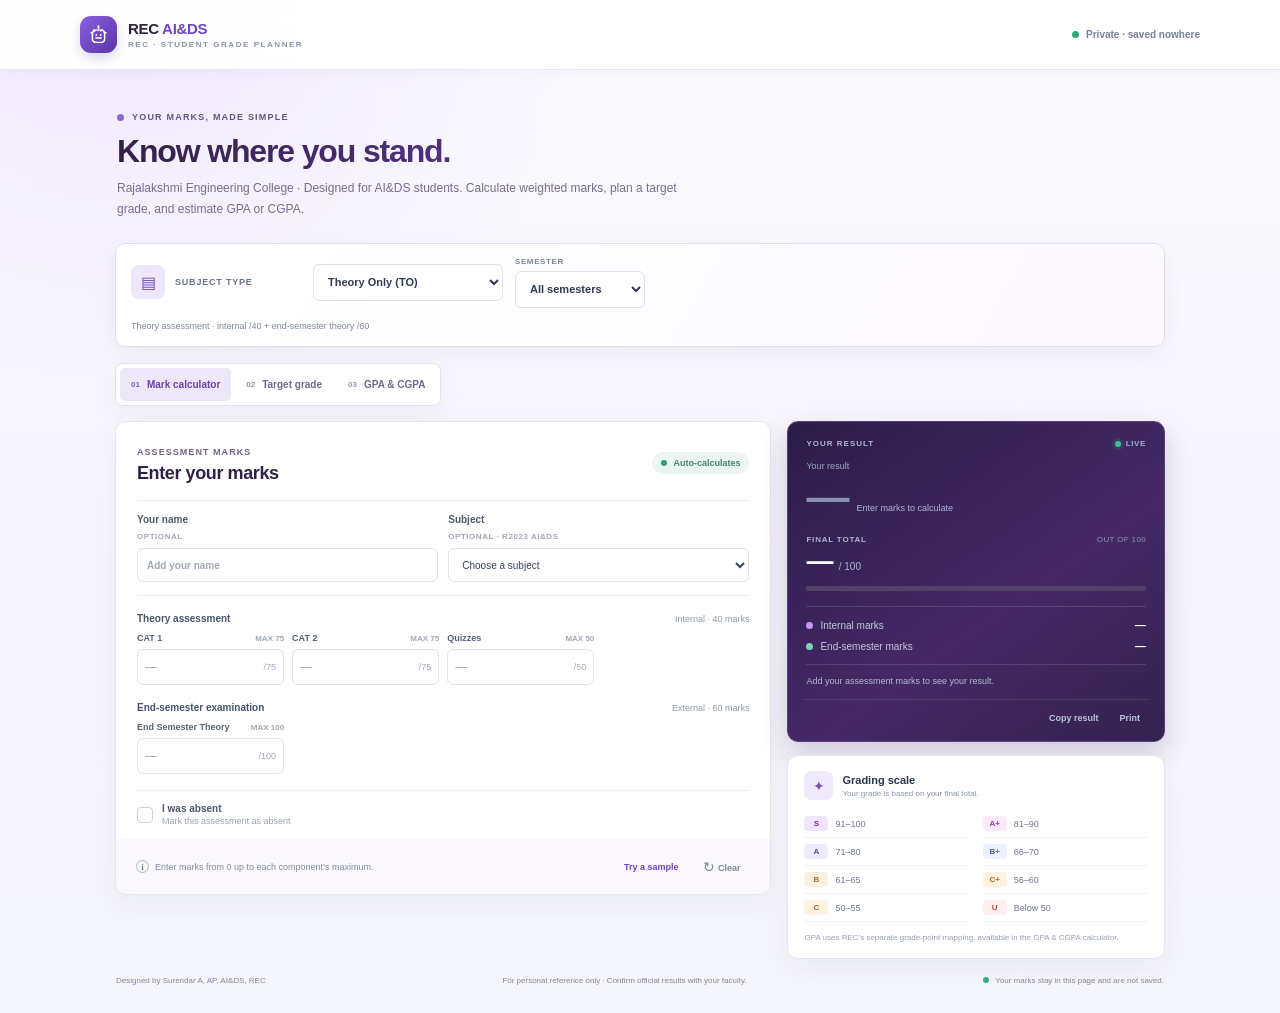
==== index.html @ 4e74da46 "Add files via upload" ====
<!doctype html>
<html lang="en">
<head>
  <meta charset="utf-8">
  <meta name="viewport" content="width=device-width, initial-scale=1">
  <meta name="theme-color" content="#6d43c3">
  <meta name="description" content="A private grade calculator for Rajalakshmi Engineering College AI&DS students.">
  <title>REC AI&amp;DS Grade planner</title>
  <link rel="stylesheet" href="styles.css">
  <script src="app.js" defer></script>
</head>
<body>
  <header class="topbar">
    <a class="brand" href="#" aria-label="Rajalakshmi Engineering College AI&DS grade calculator with AADHI mascot">
      <span class="brand-mark" aria-hidden="true">
        <svg viewBox="0 0 24 24" fill="none"><path d="M12 2.5v3M5.5 10H3.5M20.5 10h-2M6.5 6.5l1.4 1.4m8.2-1.4-1.4 1.4" stroke="currentColor" stroke-width="1.7" stroke-linecap="round"/><circle cx="12" cy="2.5" r="1" fill="currentColor"/><rect x="5" y="7" width="14" height="14" rx="4" stroke="currentColor" stroke-width="1.7"/><circle cx="9.5" cy="12.5" r="1" fill="currentColor"/><circle cx="14.5" cy="12.5" r="1" fill="currentColor"/><path d="M9 16h6" stroke="currentColor" stroke-width="1.7" stroke-linecap="round"/></svg>
      </span>
      <span class="brand-name">REC <span>AI&amp;DS</span><small>REC · STUDENT GRADE PLANNER</small></span>
    </a>
    <span class="privacy"><span class="privacy-dot"></span>Private · saved nowhere</span>
  </header>

  <main class="page">
    <section class="intro">
      <span class="eyebrow"><span class="eyebrow-dot"></span>YOUR MARKS, MADE SIMPLE</span>
      <h1>Know where you stand.</h1>
      <p>Rajalakshmi Engineering College · Designed for AI&amp;DS students. Calculate weighted marks, plan a target grade, and estimate GPA or CGPA.</p>
    </section>

    <section class="subject-bar" aria-label="Subject and calculation">
      <div class="subject-details">
        <span class="subject-icon" aria-hidden="true">▤</span>
        <label class="subject-label" for="subject-type">SUBJECT TYPE</label>
      </div>
      <select id="subject-type" aria-label="Subject type">
        <option value="TO">Theory Only (TO)</option>
        <option value="LOT">Lab Oriented Theory (LOT)</option>
      </select>
      <label class="semester-filter" for="semester-filter">SEMESTER
        <select id="semester-filter" aria-label="Filter subjects by semester">
          <option value="all">All semesters</option><option value="I">Semester I</option><option value="II">Semester II</option>
          <option value="III">Semester III</option><option value="IV">Semester IV</option><option value="V">Semester V</option>
          <option value="VI">Semester VI</option><option value="VII">Semester VII</option><option value="VIII">Semester VIII</option>
        </select>
      </label>
      <p id="type-description" class="subject-description">Theory assessment · internal /40 + end-semester theory /60</p>
    </section>

    <nav class="tool-tabs" aria-label="Student tools">
      <button class="tool-tab active" type="button" data-tab="calculator"><span>01</span>Mark calculator</button>
      <button class="tool-tab" type="button" data-tab="target"><span>02</span>Target grade</button>
      <button class="tool-tab" type="button" data-tab="gpa"><span>03</span>GPA &amp; CGPA</button>
    </nav>

    <section id="calculator-panel" class="tool-panel active">
    <div class="workspace">
      <section class="calculator-card" aria-labelledby="assessment-title">
        <div class="card-heading">
          <div>
            <span class="section-kicker">ASSESSMENT MARKS</span>
            <h2 id="assessment-title">Enter your marks</h2>
          </div>
          <span class="auto-badge"><span></span>Auto-calculates</span>
        </div>

        <div class="optional-details">
          <label class="text-field">Your name <span>OPTIONAL</span><input id="student-name" type="text" maxlength="70" autocomplete="off" placeholder="Add your name"></label>
          <label class="text-field">Subject <span>OPTIONAL · R2023 AI&amp;DS</span><select id="subject-picker" aria-label="Choose a curriculum subject"><option value="">Choose a subject</option></select><input id="subject-name" type="text" maxlength="90" autocomplete="off" placeholder="Enter your subject name" hidden></label>
        </div>

        <div id="assessment-fields" class="assessment-fields"></div>
        <label class="absent-option"><input id="absent" type="checkbox"><span class="checkmark"></span><span><strong>I was absent</strong><small>Mark this assessment as absent</small></span></label>

        <div class="card-footer">
          <span class="validation-note"><span class="info-icon">i</span>Enter marks from 0 up to each component’s maximum.</span>
          <div class="footer-actions">
            <button type="button" class="button button-quiet" id="sample-button">Try a sample</button>
            <button type="button" class="button button-reset" id="reset-button"><span aria-hidden="true">↻</span> Clear</button>
          </div>
        </div>
      </section>

      <aside class="results-column">
        <section class="result-card" aria-live="polite">
          <div class="result-topline"><span>YOUR RESULT</span><span class="live-indicator"><i></i>LIVE</span></div>
          <p id="result-context" class="result-context">Your grade will appear here</p>
          <div class="grade-display">
            <span id="grade-value" class="grade-value grade-empty">—</span>
            <span id="grade-caption" class="grade-caption">Enter marks to calculate</span>
          </div>
          <div class="total-label">FINAL TOTAL <span>OUT OF 100</span></div>
          <div class="total-display"><strong id="total-value">—</strong><span>/ 100</span></div>
          <div class="total-track"><span id="total-bar"></span></div>
          <div class="result-breakdown">
            <div class="breakdown-row"><span><i class="breakdown-dot dot-internal"></i>Internal marks</span><strong id="internal-value">—</strong></div>
            <div class="breakdown-row"><span><i class="breakdown-dot dot-external"></i>End-semester marks</span><strong id="external-value">—</strong></div>
          </div>
          <p id="result-message" class="result-message">Add your assessment marks to see your result.</p>
          <div class="result-actions no-print">
            <button type="button" class="result-action" id="copy-result">Copy result</button>
            <button type="button" class="result-action" id="print-result">Print</button>
          </div>
        </section>

        <section class="scale-card" aria-labelledby="scale-title">
          <div class="scale-heading"><span class="scale-icon" aria-hidden="true">✦</span><div><h2 id="scale-title">Grading scale</h2><p>Your grade is based on your final total.</p></div></div>
          <div class="grade-scale">
            <span><b class="grade-chip chip-s">S</b><span>91–100</span></span>
            <span><b class="grade-chip chip-aplus">A+</b><span>81–90</span></span>
            <span><b class="grade-chip chip-a">A</b><span>71–80</span></span>
            <span><b class="grade-chip chip-bplus">B+</b><span>66–70</span></span>
            <span><b class="grade-chip chip-b">B</b><span>61–65</span></span>
            <span><b class="grade-chip chip-cplus">C+</b><span>56–60</span></span>
            <span><b class="grade-chip chip-c">C</b><span>50–55</span></span>
            <span><b class="grade-chip chip-u">U</b><span>Below 50</span></span>
          </div>
          <p class="scale-footnote">GPA uses REC’s separate grade-point mapping, available in the GPA &amp; CGPA calculator.</p>
        </section>
      </aside>
    </div>
    </section>

    <section id="target-panel" class="tool-panel" hidden>
      <div class="feature-heading"><span class="feature-icon feature-blue" aria-hidden="true">◎</span><div><span class="section-kicker">PLAN AHEAD</span><h2>Target grade planner</h2><p>See the end-semester marks needed for your target grade, based on the internal marks you enter in the calculator.</p></div></div>
      <div class="target-card">
        <div class="target-controls">
          <label class="target-select-label" for="target-grade">I’m aiming for</label>
          <select id="target-grade">
            <option value="S">S · 91+</option><option value="A+">A+ · 81+</option><option value="A" selected>A · 71+</option>
            <option value="B+">B+ · 66+</option><option value="B">B · 61+</option><option value="C+">C+ · 56+</option><option value="C">C · 50+</option>
          </select>
        </div>
        <div id="target-result" class="target-result" aria-live="polite"></div>
        <p class="target-footnote">Estimates assume your entered internal marks are accurate. LOT shows the required mark if your two end-semester scores are equal; a different theory/lab split may also reach the target.</p>
        <button type="button" class="button button-quiet target-link" data-tab="calculator">← Enter or update assessment marks</button>
      </div>
      <section class="card info-card"><strong>How this estimate works</strong><p>The planner uses your internal marks and exact grade thresholds. For LOT, it assumes equal ESE theory and lab marks when it calculates the target score for each exam. The result is a planning estimate, not an official grade.</p></section>
    </section>

    <section id="gpa-panel" class="tool-panel" hidden>
      <div class="feature-heading"><span class="feature-icon feature-purple" aria-hidden="true">✦</span><div><span class="section-kicker">SEE THE BIGGER PICTURE</span><h2>GPA &amp; CGPA calculator</h2><p>Select courses from all eight semesters; curriculum credits fill automatically. REC grade points are prefilled and can be edited if your institution uses a different scale.</p></div></div>
      <div id="gpa-workspace" class="gpa-workspace"></div>
    </section>

    <footer class="page-footer"><span>Designed by Surendar A, AP, AI&amp;DS, REC</span><span>For personal reference only · Confirm official results with your faculty.</span><span><i></i>Your marks stay in this page and are not saved.</span></footer>
  </main>
</body>
</html>
---- styles.css ----
:root{font-family:"Segoe UI",Arial,sans-serif;color:#20283a;background:#f5f7fb;font-size:14px;font-synthesis:none;text-rendering:optimizeLegibility;--navy:#17243c;--muted:#758095;--line:#e9edf4;--blue:#4168d9;--green:#21836b;--red:#cb525b}
*{box-sizing:border-box}
body{margin:0;min-width:320px}
button,input,select{font:inherit}
button{cursor:pointer}
.topbar{height:70px;padding:0 max(calc((100vw - 1120px)/2),32px);background:#fff;border-bottom:1px solid #e9edf4;display:flex;align-items:center;justify-content:space-between}
.brand{display:flex;align-items:center;gap:11px;color:#1b2840;text-decoration:none}
.brand-mark{width:37px;height:37px;border-radius:11px;background:#4168d9;color:#fff;display:grid;place-items:center}
.brand-mark svg{width:21px;height:21px}
.brand-name{font-size:15px;font-weight:700;letter-spacing:-.3px}.brand-name>span{color:#4168d9}.brand-name small{display:block;color:#8a94a5;font-size:8px;letter-spacing:1.55px;margin-top:3px}
.privacy{display:flex;align-items:center;gap:7px;color:#768297;font-size:10px;font-weight:600}.privacy-dot,.eyebrow-dot{width:7px;height:7px;background:#31a779;border-radius:50%}
.page{width:min(1050px,calc(100% - 48px));margin:0 auto}
.intro{padding:42px 2px 24px}
.eyebrow{display:flex;align-items:center;gap:8px;color:#637291;font-size:9px;font-weight:700;letter-spacing:1.2px}
.intro h1{margin:11px 0 8px;color:#19253b;font-size:32px;line-height:1.16;letter-spacing:-1.15px;font-weight:700}
.intro>p{margin:0;max-width:590px;color:#7a869b;font-size:12px;line-height:1.7}
.subject-bar{padding:13px 15px;display:grid;grid-template-columns:170px 190px 130px minmax(0,1fr);align-items:center;gap:12px;background:#fff;border:1px solid var(--line);border-radius:10px;margin-bottom:16px}
.subject-details{display:flex;align-items:center;gap:10px}.subject-icon{display:grid;place-items:center;width:34px;height:34px;background:#edf1ff;color:#4a67cf;border-radius:8px;font-size:16px}.subject-label{font-size:9px;letter-spacing:.8px;font-weight:700;color:#66738b}
.subject-bar select{height:37px;border:1px solid #e0e5ef;background:#fff;color:#2e3b52;border-radius:6px;padding:0 10px;font-size:11px;font-weight:600;outline:none}
.subject-bar select:focus,.text-field input:focus,.mark-entry input:focus{border-color:#84a0f4;box-shadow:0 0 0 3px #4168d919}
.semester-filter{display:grid;gap:5px;color:#7a879b;font-size:8px;font-weight:700;letter-spacing:.6px}
.subject-description{grid-column:1/-1;margin:0;color:#7e899d;font-size:9px;line-height:1.5}
.workspace{display:grid;grid-template-columns:minmax(0,1.53fr) minmax(276px,.88fr);align-items:start;gap:16px}
.calculator-card,.result-card,.scale-card{border:1px solid var(--line);border-radius:11px;background:#fff}
.calculator-card{padding:20px 21px 0}
.card-heading{display:flex;align-items:center;justify-content:space-between;gap:12px;margin-bottom:16px}
.section-kicker{font-size:9px;font-weight:700;letter-spacing:1.05px;color:#73809a}
.card-heading h2{margin:5px 0 0;font-size:18px;letter-spacing:-.4px;color:#1e2b43}
.auto-badge{display:flex;align-items:center;gap:6px;padding:6px 9px;border-radius:20px;background:#ebf6f2;color:#438572;font-size:9px;font-weight:600}.auto-badge span{width:6px;height:6px;background:#27a37c;border-radius:50%}
.optional-details{display:grid;grid-template-columns:1fr 1fr;gap:10px;margin-bottom:16px;padding:13px 0;border-top:1px solid #eff1f5;border-bottom:1px solid #eff1f5}
.text-field{display:grid;gap:7px;color:#4d5a70;font-size:10px;font-weight:600}.text-field>span{color:#a0a8b7;font-size:8px;letter-spacing:.55px}
.text-field input,.text-field select{width:100%;height:34px;border:1px solid #e2e7ef;border-radius:6px;padding:0 9px;outline:none;color:#36445e;font-size:10px;background:#fff}
.text-field input::placeholder{color:#a0a8b5}
.text-field select{font-weight:500}
.assessment-fields{display:grid}
.assessment-group{padding:1px 0 16px}
.group-heading{display:flex;align-items:center;justify-content:space-between;gap:8px;margin:0 0 9px}
.group-heading strong{font-size:10px;color:#46536b}.group-heading>span{color:#8e99ab;font-size:9px}
.mark-grid{display:grid;grid-template-columns:repeat(4,minmax(0,1fr));gap:8px}
.mark-field{display:grid;gap:6px;min-width:0}
.mark-label{display:flex;justify-content:space-between;align-items:center;gap:3px;white-space:nowrap;color:#56637a;font-size:9px;font-weight:600}
.mark-label small{color:#a0a8b6;font-size:8px;font-weight:600}
.mark-entry{display:flex;align-items:center;gap:4px;height:36px;border:1px solid #e1e6ef;border-radius:6px;padding:0 7px;background:#fff;color:#a0a8b6}
.mark-entry:focus-within{border-color:#84a0f4;box-shadow:0 0 0 3px #4168d919}
.mark-entry input{min-width:0;width:100%;height:32px;border:0!important;outline:none!important;box-shadow:none!important;padding:0;background:transparent;color:#25334b;font-size:12px;font-weight:600}
.mark-entry input::placeholder{color:#a3abba;font-weight:400}.mark-entry input:disabled{color:#a7adba}
.mark-entry input::-webkit-inner-spin-button,.mark-entry input::-webkit-outer-spin-button{-webkit-appearance:none;margin:0}.mark-entry input{-moz-appearance:textfield}
.mark-entry:has(input[aria-invalid="true"]){border-color:#d35960;background:#fff7f7}
.mark-entry>span{font-size:9px;white-space:nowrap}
.field-error{min-height:0;color:#c34b53;font-size:8px}.field-error:empty{display:none}
.absent-option{display:flex;align-items:center;gap:9px;padding:12px 0 13px;border-top:1px solid #eff1f5;cursor:pointer}
.absent-option>input{position:absolute;width:1px;height:1px;opacity:0}
.checkmark{width:16px;height:16px;border:1px solid #cbd3e1;border-radius:4px;background:#fff;flex:none;position:relative}
.absent-option>input:checked+.checkmark{border-color:#4168d9;background:#4168d9}
.absent-option>input:checked+.checkmark:after{content:"";position:absolute;left:4px;top:1px;width:5px;height:9px;border:solid white;border-width:0 2px 2px 0;transform:rotate(45deg)}
.absent-option>input:focus-visible+.checkmark{outline:3px solid #4168d930}
.absent-option>span:last-child{display:grid;gap:2px}.absent-option strong{font-size:10px;color:#4c5970}.absent-option small{font-size:9px;color:#98a1b1}
.card-footer{display:flex;align-items:center;justify-content:space-between;gap:10px;margin:0 -21px;padding:12px 20px;border-radius:0 0 11px 11px;background:#fafbfd}
.validation-note{display:flex;align-items:center;gap:6px;color:#818da1;font-size:9px}
.info-icon{display:grid;place-items:center;width:13px;height:13px;border-radius:50%;border:1px solid #aeb8c7;font-family:Georgia,serif;font-size:9px;font-weight:700;color:#78869b}
.footer-actions{display:flex;align-items:center;gap:5px}
.button{min-height:31px;border:1px solid transparent;border-radius:6px;padding:0 9px;background:transparent;color:#65728a;font-size:9px;font-weight:600}
.button:hover{background:#f0f3f9}.button-quiet{color:#4168d9}.button-reset{color:#7d8799}.button-reset span{font-size:14px;vertical-align:-1px}
.results-column{display:grid;gap:13px}
.result-card{padding:17px 18px 13px;background:#17243c;color:#fff;border-color:#17243c;box-shadow:0 7px 18px #17243c14}
.result-topline{display:flex;align-items:center;justify-content:space-between;color:#acb8d0;font-size:8px;font-weight:700;letter-spacing:1px}
.live-indicator{display:flex;align-items:center;gap:5px;color:#9eb3d5;font-size:8px;letter-spacing:.6px}
.live-indicator i{width:6px;height:6px;background:#3cc393;border-radius:50%;box-shadow:0 0 0 3px #3cc39321}
.result-context{overflow:hidden;text-overflow:ellipsis;white-space:nowrap;margin:13px 0 4px;color:#99a8c4;font-size:9px}
.grade-display{display:flex;align-items:baseline;gap:8px}
.grade-value{color:#fff;font-size:43px;line-height:1;font-weight:700;letter-spacing:-1px}
.grade-value.grade-empty{color:#8593ad}.grade-value.grade-u{color:#f18a8d}
.grade-caption{color:#aab8d0;font-size:9px}
.total-label{display:flex;align-items:center;justify-content:space-between;margin-top:17px;color:#aab6cb;font-size:8px;font-weight:700;letter-spacing:.8px}.total-label span{color:#8493ae;font-weight:500;letter-spacing:.35px}
.total-display{display:flex;align-items:baseline;gap:6px;margin-top:4px}.total-display strong{font-size:27px;line-height:1;font-weight:700;letter-spacing:-.7px}.total-display span{color:#a6b3ca;font-size:10px}
.total-track{height:5px;overflow:hidden;margin-top:11px;background:#34415a;border-radius:5px}.total-track span{display:block;width:0;height:100%;background:#75b9a2;border-radius:5px;transition:width .2s ease}
.result-breakdown{display:grid;gap:9px;margin-top:15px;padding:12px 0;border-top:1px solid #ffffff20;border-bottom:1px solid #ffffff20}
.breakdown-row{display:flex;align-items:center;justify-content:space-between;color:#c0c9d8;font-size:10px}.breakdown-row strong{color:#fff;font-size:11px}
.breakdown-row>span{display:flex;align-items:center;gap:7px}
.breakdown-dot{width:7px;height:7px;border-radius:50%}.dot-internal{background:#8aa2fa}.dot-external{background:#7dd0ad}
.result-message{margin:10px 0 0;color:#adbbd2;font-size:9px;line-height:1.55;min-height:14px}
.result-message.result-detail{font-size:8px}
.scale-card{padding:15px 16px 13px}
.scale-heading{display:flex;align-items:center;gap:9px;margin-bottom:10px}
.scale-icon{display:grid;place-items:center;width:29px;height:29px;background:#f2efff;color:#7765be;border-radius:7px;font-size:14px}
.scale-heading h2{margin:0;color:#29364d;font-size:11px}.scale-heading p{margin:3px 0 0;color:#8994a7;font-size:8px}
.grade-scale{display:grid;grid-template-columns:1fr 1fr;column-gap:13px}
.grade-scale>span{display:flex;align-items:center;gap:7px;min-height:28px;border-bottom:1px solid #f0f2f6}
.grade-chip{display:inline-grid;place-items:center;min-width:24px;padding:3px 4px;border-radius:4px;font-size:8px}
.grade-scale>span>span{color:#6d798e;font-size:9px}
.chip-s{color:#227c62;background:#e6f4ee}.chip-aplus{color:#3476a5;background:#eaf3fb}.chip-a{color:#4b64bd;background:#edf0ff}.chip-bplus{color:#7862b6;background:#f1edfc}.chip-b{color:#997b43;background:#f7f2e7}.chip-cplus,.chip-c{color:#a77839;background:#fff4e7}.chip-u{color:#c14e58;background:#fff0ef}
.scale-footnote{margin:10px 0 0;color:#98a1b0;font-size:8px;line-height:1.55}
.page-footer{display:flex;align-items:center;justify-content:space-between;gap:10px;padding:17px 1px 28px;color:#929bad;font-size:8px}
.page-footer>span:last-child{display:flex;align-items:center;gap:6px}.page-footer i{width:6px;height:6px;border-radius:50%;background:#3aab83}
@media(max-width:780px){.topbar{padding:0 22px}.page{width:min(630px,calc(100% - 36px))}.intro{padding-top:32px}.workspace{grid-template-columns:1fr}.results-column{grid-template-columns:1fr 1fr;align-items:start}.result-card{min-height:267px}.scale-card{min-height:267px}.subject-bar{grid-template-columns:1fr 1fr}.semester-filter{grid-column:1}.subject-description{font-size:9px}}
@media(max-width:560px){.topbar{height:61px;padding:0 15px}.brand-mark{width:34px;height:34px}.privacy{font-size:9px}.page{width:calc(100% - 28px)}.intro{padding:26px 0 19px}.intro h1{font-size:27px}.intro>p{font-size:11px}.subject-bar{grid-template-columns:1fr 1fr;gap:9px;padding:11px}.subject-details{gap:7px}.subject-icon{width:30px;height:30px}.subject-label{font-size:8px}.subject-bar select{width:100%;font-size:10px}.subject-description{grid-column:span 2;padding:1px 2px 0}.calculator-card{padding:16px 14px 0}.card-footer{margin:0 -14px;padding:10px 13px}.mark-grid{grid-template-columns:repeat(2,minmax(0,1fr));row-gap:11px}.optional-details{gap:8px}.results-column{grid-template-columns:1fr}.result-card{min-height:0}.scale-card{min-height:0}.page-footer{align-items:flex-start;flex-direction:column;padding-top:14px}.validation-note{max-width:190px;line-height:1.4}.button{padding:0 7px}}
@media(max-width:365px){.privacy{font-size:0}.privacy-dot{width:8px;height:8px}.auto-badge{font-size:8px;padding:6px}.card-heading h2{font-size:16px}.footer-actions{gap:0}.validation-note{font-size:8px}}
[hidden]{display:none!important}
body[data-tab="gpa"] .subject-bar{display:none}
.tool-tabs{display:flex;align-items:center;gap:4px;padding:4px;width:max-content;max-width:100%;margin:0 0 15px;border:1px solid var(--line);border-radius:8px;background:#fff}
.tool-tab{display:inline-flex;align-items:center;gap:7px;min-height:33px;padding:0 11px;border:0;border-radius:5px;background:transparent;color:#738097;font-size:10px;font-weight:600;white-space:nowrap}
.tool-tab>span{color:#9aa5b7;font-size:8px;font-weight:700}
.tool-tab:hover{background:#f5f7fb;color:#374861}
.tool-tab.active{background:#edf1ff;color:#3e5fca}
.tool-tab.active>span{color:#5470d2}
.feature-heading{display:flex;align-items:center;gap:12px;margin:9px 2px 15px}
.feature-icon{width:39px;height:39px;border-radius:10px;display:grid;place-items:center;flex:none;font-size:20px}
.feature-blue{background:#edf1ff;color:#506bc9}
.feature-purple{background:#f2effc;color:#7966bd}
.feature-heading .section-kicker{font-size:8px}
.feature-heading h2{margin:4px 0;color:#1f2b42;font-size:20px;letter-spacing:-.4px}
.feature-heading p{margin:0;color:#7f8a9e;font-size:10px;line-height:1.55}
.target-card,.info-card,.gpa-card{background:#fff;border:1px solid var(--line);border-radius:10px}
.target-card{padding:18px 20px}
.target-controls{display:flex;align-items:center;justify-content:space-between;gap:12px}
.target-select-label{font-size:12px;font-weight:600;color:#37455f}
.target-controls select{width:178px;height:38px;border:1px solid #dfe5ef;border-radius:6px;padding:0 9px;background:#fff;color:#35435b;font-size:11px;font-weight:600;outline:none}
.target-controls select:focus{border-color:#85a0ef;box-shadow:0 0 0 3px #4168d919}
.target-result{margin-top:15px}
.target-empty{min-height:104px;display:grid;align-content:center;gap:7px;padding:16px 18px;border:1px dashed #dfe5ee;border-radius:8px;background:#fafbfd}
.target-empty strong{color:#34425b;font-size:12px}.target-empty span{color:#8490a3;font-size:10px;line-height:1.55}
.target-empty.target-impossible{border-color:#f0d7d4;background:#fffafa}.target-impossible strong{color:#bb5053}
.target-metrics{display:grid;grid-template-columns:1fr 1fr;gap:10px;margin-bottom:12px}
.target-metrics>div{display:grid;gap:7px;padding:12px 13px;border:1px solid #edf0f5;border-radius:7px;background:#fbfcfe}
.target-metrics span{color:#78859a;font-size:9px;font-weight:600}
.target-metrics strong{color:#25334c;font-size:20px;letter-spacing:-.3px}.target-metrics strong small{color:#8e99aa;font-size:9px;font-weight:500;letter-spacing:0}
.target-answer{display:flex;align-items:flex-start;gap:10px;padding:13px;border-radius:7px}
.target-answer.target-attainable{background:#eef7f3}.target-answer.target-impossible{background:#fff1f0}
.answer-icon{display:grid;place-items:center;width:25px;height:25px;border-radius:50%;flex:none;background:#d9eee6;color:#258267;font-weight:700;font-size:14px}
.target-impossible .answer-icon{background:#f7dedd;color:#bd5054}
.target-answer>div{display:grid;gap:5px}.target-answer strong{font-size:11px;color:#26745f}.target-impossible strong{color:#b24c50}
.target-answer p{margin:0;color:#526e67;font-size:10px;line-height:1.55}.target-impossible p{color:#926364}
.target-progress{display:grid;grid-template-columns:145px 1fr 33px;align-items:center;gap:10px;margin-top:14px}
.target-progress>span{color:#7b879a;font-size:9px}.target-progress>div{height:6px;border-radius:9px;background:#eff1f5;overflow:hidden}.target-progress i{height:100%;display:block;border-radius:9px;background:#659d8c}.target-progress>strong{font-size:9px;color:#57647a;text-align:right}
.target-footnote{margin:11px 0 0;color:#939dae;font-size:9px;line-height:1.6}
.target-link{padding-left:0;margin-top:7px;font-size:10px}
.info-card{margin-top:13px;padding:14px 16px}.info-card strong{font-size:10px;color:#4a5870}.info-card p{margin:6px 0 0;color:#8792a4;font-size:9px;line-height:1.65}
.result-actions{display:flex;justify-content:flex-end;gap:5px;margin:10px -2px 0;padding-top:8px;border-top:1px solid #ffffff1a}
.result-action{border:0;border-radius:5px;padding:5px 8px;background:transparent;color:#b8c5dc;font-size:9px;font-weight:600}
.result-action:hover{background:#ffffff12;color:#fff}
.result-action:focus-visible,.tool-tab:focus-visible,.button:focus-visible,.add-course:focus-visible,.remove-course:focus-visible{outline:2px solid #7391fa;outline-offset:2px}
.gpa-workspace{display:grid;gap:13px}
.gpa-card{padding:16px 17px}
.feature-card-heading{display:flex;align-items:center;justify-content:space-between;gap:10px}
.feature-card-heading h3,.previous-study h3{margin:4px 0 0;font-size:13px;color:#29364d}
.custom-scale,.credit-cap{padding:5px 7px;border-radius:10px;background:#f2effc;color:#7566ad;font-size:8px;font-weight:700;letter-spacing:.3px;white-space:nowrap}
.scale-maximum{display:flex;align-items:center;gap:7px;color:#7e899d;font-size:8px;font-weight:600;white-space:nowrap}
.scale-maximum input{width:63px;height:29px;border:1px solid #e0e5ee;border-radius:5px;padding:0 6px;background:#fff;color:#34425b;font-size:9px;outline:none}
.scale-maximum input:focus{border-color:#95a8ed;box-shadow:0 0 0 2px #4168d913}
.credit-cap{background:#f2f4f8;color:#8993a5;font-weight:500;letter-spacing:0}
.gpa-helper{margin:8px 0 12px;color:#8490a3;font-size:9px;line-height:1.55}
.point-grid{display:grid;grid-template-columns:repeat(8,minmax(0,1fr));gap:7px}
.point-field{display:flex;align-items:center;justify-content:space-between;gap:5px;padding:6px 7px;border:1px solid #edf0f4;border-radius:6px;background:#fbfcfe}
.point-field>span{font-size:9px;color:#59667b;font-weight:700}
.point-field input{width:44px;min-width:0;height:24px;padding:0 3px;border:1px solid transparent;border-radius:4px;background:#fff;text-align:center;color:#35435b;font-size:10px;outline:none}
.point-field input:focus{border-color:#a1aff1}
.gpa-grid{display:grid;grid-template-columns:minmax(0,1.45fr) minmax(250px,.8fr);align-items:start;gap:13px}
.course-headings,.course-row{display:grid;grid-template-columns:minmax(0,1fr) 75px 90px 25px;align-items:center;gap:8px}
.course-row{min-width:0}
.course-headings{margin-top:15px;padding:0 7px 7px;border-bottom:1px solid #edf0f4}
.course-headings span{color:#9aa3b0;font-size:8px;letter-spacing:.45px;font-weight:700}
.course-row{padding:8px 3px;border-bottom:1px solid #f0f2f6}
.course-subject-fields{display:grid;min-width:0;gap:4px}
.course-row input,.course-row select{width:100%;height:33px;border:1px solid #e3e8ef;border-radius:5px;background:#fff;color:#39465c;padding:0 7px;font-size:9px;outline:none}
.course-row input[readonly]{background:#f7f8fb;color:#728097;cursor:default}
.course-subject-fields select,.course-subject-fields input{min-width:0}
.course-row input:focus,.course-row select:focus,.previous-inputs input:focus{border-color:#95a8ed;box-shadow:0 0 0 2px #4168d913}
.course-row input::placeholder{color:#a1aab8}
.credit-input{position:relative}
.credit-input input{padding-right:34px}
.credit-input small{position:absolute;right:6px;top:50%;transform:translateY(-50%);pointer-events:none;color:#98a1ae;font-size:8px}
.remove-course{width:23px;height:25px;border:0;border-radius:4px;background:transparent;color:#a0a9b5;font-size:17px}
.remove-course:hover:not(:disabled){background:#fff0ef;color:#c55259}.remove-course:disabled{opacity:.35;cursor:not-allowed}
.add-course{min-height:29px;margin:7px 0;border:0;border-radius:5px;padding:0 8px;background:transparent;color:#4564ca;font-size:9px;font-weight:600}
.add-course:hover{background:#f1f3fc}
.previous-study{display:grid;grid-template-columns:1fr minmax(190px,.83fr);align-items:center;gap:12px;margin:11px -17px -16px;padding:13px 17px;background:#fafbfd;border-top:1px solid #edf0f4;border-radius:0 0 10px 10px}
.previous-study h3{font-size:11px}.previous-study p{margin:4px 0 0;color:#919bad;font-size:8px;line-height:1.5}
.previous-inputs{display:grid;grid-template-columns:1fr 1fr;gap:7px}
.previous-inputs label{display:grid;gap:5px;color:#707d92;font-size:8px;font-weight:600}
.previous-inputs input{width:100%;height:31px;border:1px solid #e1e6ee;border-radius:5px;padding:0 7px;background:#fff;color:#38465e;font-size:9px;outline:none}
.gpa-results{display:grid;gap:8px}
.gpa-score-card{padding:16px;border:1px solid #263653;border-radius:10px;background:#192741;color:#fff}
.gpa-score-card .section-kicker{color:#a9b6cd}
.gpa-score-card>p{margin:4px 0 0;color:#9eacc2;font-size:9px}
.gpa-score{display:flex;align-items:baseline;gap:6px;margin-top:10px}
.gpa-score strong{font-size:31px;line-height:1;font-weight:700;letter-spacing:-.7px}.gpa-score>span{color:#a2b0c6;font-size:10px}
.gpa-divider{margin:13px 0 12px;border-top:1px solid #ffffff23}
.gpa-stat-row{display:flex;justify-content:space-between;align-items:center;gap:6px;margin-top:14px;padding-top:10px;border-top:1px solid #ffffff20;color:#bbc6d7;font-size:9px}
.gpa-stat-row strong{color:#fff;font-size:10px}
.gpa-status{margin:0;padding:9px 10px;border-radius:6px;background:#f0f3f9;color:#78849a;font-size:9px;line-height:1.55}
.gpa-status.gpa-error{background:#fff4ed;color:#9b6634}
.gpa-footer{display:flex;align-items:center;justify-content:space-between;gap:8px;color:#8994a6;font-size:9px}
.sr-only{position:absolute;width:1px;height:1px;padding:0;margin:-1px;overflow:hidden;clip:rect(0,0,0,0);white-space:nowrap;border:0}
@media(max-width:780px){.gpa-grid{grid-template-columns:1fr 1fr}.point-grid{grid-template-columns:repeat(4,minmax(0,1fr))}}
@media(max-width:560px){.tool-tabs{display:grid;width:100%;grid-template-columns:1fr 1fr 1fr;gap:2px}.tool-tab{justify-content:center;gap:4px;padding:0 4px;font-size:9px}.feature-heading{align-items:flex-start}.feature-heading h2{font-size:18px}.feature-icon{width:35px;height:35px}.target-card{padding:15px 13px}.target-metrics{gap:7px}.target-metrics>div{padding:10px}.target-metrics strong{font-size:17px}.target-progress{grid-template-columns:105px 1fr 30px}.gpa-grid{grid-template-columns:1fr}.point-grid{gap:5px}.point-field{padding:5px;gap:2px}.point-field input{width:37px}.gpa-card{padding:13px}.previous-study{grid-template-columns:1fr;margin:10px -13px -13px;padding:12px 13px}.course-headings,.course-row{grid-template-columns:minmax(0,1fr) 58px 77px 22px;gap:5px}.course-row input,.course-row select{padding:0 5px;font-size:8px}.course-headings span{font-size:7px}.credit-input input{padding-right:29px}.credit-input small{right:4px;font-size:7px}.gpa-footer{align-items:flex-start;flex-direction:column;gap:2px}}
@media(max-width:355px){.tool-tab{font-size:8px}.tool-tab>span{font-size:7px}.target-controls select{width:145px}.course-headings,.course-row{grid-template-columns:minmax(0,1fr) 51px 70px 20px;gap:4px}.course-row input,.course-row select{font-size:7px}.point-grid{grid-template-columns:repeat(4,minmax(0,1fr))}}
@media screen{
:root{color:#261b3b;background:#fbfaff;--navy:#33224e;--muted:#776c8e;--line:#e9e1f4;--blue:#6d43c3;--green:#21836b;--red:#cb525b}
body{color:#261b3b;background:radial-gradient(ellipse at 9% 0%,#f0e9ff 0,transparent 34rem),linear-gradient(180deg,#fbfaff 0%,#f7f5fc 54%,#f4f6fb 100%)}
.topbar{background:rgba(255,255,255,.94);border-bottom-color:#ebe4f4;box-shadow:0 3px 14px rgba(56,35,91,.035);backdrop-filter:blur(12px)}
.brand{color:#2b2041}
.brand-mark{background:linear-gradient(135deg,#8b5fe0,#5b35a9);box-shadow:0 5px 12px rgba(92,53,169,.2)}
.brand-name>span{color:#7045bd}
.eyebrow{color:#675480}
.eyebrow-dot{background:#9166d5}
.intro h1{color:#382650;background:linear-gradient(90deg,#332046 0%,#7043bd 68%,#9457c8 100%);background-clip:text;-webkit-background-clip:text;-webkit-text-fill-color:transparent}
.intro>p{color:#786e8d}
.subject-bar{background:linear-gradient(120deg,#fff 15%,#fbf8ff 100%);border-color:#e5dcf2;box-shadow:0 8px 22px rgba(61,39,99,.055)}
.subject-icon{background:#eee7fb;color:#7149bc}
.subject-bar select:focus,.text-field input:focus,.mark-entry input:focus,.target-controls select:focus,.scale-maximum input:focus,.course-row input:focus,.course-row select:focus,.previous-inputs input:focus{border-color:#9b79d6;box-shadow:0 0 0 3px rgba(130,87,197,.15)}
.calculator-card,.scale-card,.target-card,.info-card,.gpa-card,.tool-tabs{box-shadow:0 9px 26px rgba(54,34,91,.055)}
.calculator-card,.scale-card,.target-card,.info-card,.gpa-card{border-color:#e9e2f1}
.card-heading h2,.feature-heading h2{color:#302246}
.section-kicker{color:#756487}
.optional-details{border-color:#f0ebf5}
.text-field input,.text-field select,.subject-bar select,.target-controls select,.scale-maximum input,.course-row input,.course-row select,.previous-inputs input{border-color:#e6e0ed}
.mark-entry{border-color:#e6e0ed;background:#fff}
.mark-entry:focus-within{border-color:#9b79d6;box-shadow:0 0 0 3px rgba(130,87,197,.15)}
.absent-option{border-top-color:#f0ebf5}
.absent-option>input:checked+.checkmark{border-color:#7146be;background:#7146be}
.absent-option>input:focus-visible+.checkmark{outline-color:rgba(113,70,190,.25)}
.card-footer,.previous-study{background:#faf8fd;border-color:#eee8f5}
.button:hover{background:#f3eefb}
.button-quiet,.add-course{color:#7045bd}
.add-course:hover{background:#f2ecfb}
.result-card,.gpa-score-card{border-color:#5a3d81;background:linear-gradient(145deg,#2c1c49 0%,#452967 58%,#34224f 100%);box-shadow:0 12px 28px rgba(48,27,79,.2)}
.total-track{background:#514267}
.total-track span{background:linear-gradient(90deg,#bf8cf1,#ef9fe3)}
.dot-internal{background:#c597f2}
.dot-external{background:#78d5b3}
.scale-icon{background:#f0e9fc;color:#7851bd}
.chip-s{color:#672aa3;background:#f0e5ff}
.chip-aplus{color:#9145a2;background:#faeafb}
.chip-a{color:#6847ad;background:#eeeaff}
.chip-bplus{color:#5361a9;background:#edf0ff}
.chip-b{color:#92703b;background:#f8f1df}
.chip-cplus,.chip-c{color:#a46b32;background:#fff2df}
.feature-blue{background:#eee8fc;color:#7149bc}
.feature-purple{background:#f7e8fb;color:#9850b3}
.target-controls select:focus{box-shadow:0 0 0 3px rgba(130,87,197,.15)}
.custom-scale{background:#f0e9fc;color:#7651b5}
.credit-cap{background:#f5f2f8;color:#81778f}
.point-field{border-color:#ece6f2;background:#fcfaff}
.course-headings{border-bottom-color:#ece6f2}
.course-row{border-bottom-color:#f0ebf5}
.point-field input:focus{border-color:#9b79d6}
.result-action:focus-visible,.tool-tab:focus-visible,.button:focus-visible,.add-course:focus-visible,.remove-course:focus-visible{outline-color:#9b79d6}
.tool-tabs{border-color:#e8e0f1}
.tool-tab{color:#746889}
.tool-tab>span{color:#a095b2}
.tool-tab:hover{background:#f6f2fb;color:#4f3a70}
.tool-tab.active{background:#eee7fa;color:#6741ad}
.tool-tab.active>span{color:#805bc1}
.target-controls select:focus{border-color:#9b79d6}
.info-card strong{color:#4b3b62}
.page-footer{color:#8e829f}
}
@media screen and (max-width:560px){
.intro{padding:25px 0 17px}
.intro h1{font-size:clamp(25px,7vw,32px);line-height:1.15}
.intro>p{font-size:12px;line-height:1.6}
.subject-bar{grid-template-columns:minmax(0,.95fr) minmax(0,1.05fr);gap:10px;padding:12px}
.subject-details{min-width:0}
.subject-label{font-size:9px;letter-spacing:.45px}
.subject-bar select{height:44px;min-width:0;padding:0 8px;font-size:14px}
.semester-filter{grid-column:1/-1;grid-template-columns:74px minmax(0,1fr);align-items:center;gap:9px}
.semester-filter select{width:100%}
.subject-description{grid-column:1/-1;font-size:10px;line-height:1.55}
.tool-tabs{gap:4px;padding:4px;margin-bottom:12px}
.tool-tab{min-width:0;min-height:44px;gap:4px;padding:4px 3px;font-size:10px;line-height:1.2;white-space:normal;text-align:center}
.tool-tab>span{font-size:8px}
.card-heading{align-items:flex-start}
.text-field input,.text-field select{height:42px;font-size:16px}
.mark-entry{height:44px;padding:0 9px}
.mark-entry input{height:40px;font-size:16px}
.mark-label{font-size:10px}
.absent-option{min-height:48px}
.card-footer{flex-wrap:wrap;gap:7px;padding:11px 13px}
.validation-note{flex-basis:100%;max-width:none;font-size:10px}
.footer-actions{width:100%;justify-content:flex-end}
.button{min-height:42px;padding:0 10px;font-size:10px}
.target-controls select{height:44px;font-size:14px}
.target-select-label{font-size:13px}
.target-link{min-height:40px}
.scale-maximum input{height:36px;font-size:14px}
.point-field input{height:30px;font-size:11px}
.course-row input,.course-row select{height:40px;font-size:11px}
.course-row input{font-size:16px}
.course-headings span{font-size:8px}
.remove-course{width:40px;height:40px;font-size:20px}
.add-course{min-height:42px;font-size:11px}
.previous-inputs label{font-size:9px}
.previous-inputs input{height:42px;font-size:16px}
.page-footer{padding-bottom:calc(28px + env(safe-area-inset-bottom))}
}
@media screen and (max-width:355px){
.tool-tab{font-size:9px}
.tool-tab>span{font-size:8px}
.course-headings,.course-row{grid-template-columns:minmax(0,1fr) 54px 64px 32px;gap:4px}
.course-row input,.course-row select{padding:0 4px;font-size:10px}
.course-row input{font-size:14px}
.course-headings span{font-size:8px}
.credit-input input{padding-right:25px}
.credit-input small{right:3px;font-size:7px}
.remove-course{width:40px;height:40px}
}
@media screen and (max-width:560px){
.course-headings{display:none}
.course-row{grid-template-columns:minmax(0,1fr) 82px 40px;grid-template-areas:"subject subject remove" "grade-label credit-label remove" "grade credit remove";grid-template-rows:auto auto 40px;gap:4px;padding:10px 3px}
.course-subject-fields{grid-area:subject}
.course-row>label.sr-only[for^="course-grade-"]{grid-area:grade-label}
.course-row>select[data-course="grade"]{grid-area:grade;height:40px;font-size:14px}
.course-row>label.sr-only[for^="course-credits-"]{grid-area:credit-label}
.course-row>.credit-input{grid-area:credit}
.course-row>.remove-course{grid-area:remove;align-self:center;justify-self:center}
.course-row .sr-only{position:static;width:auto;height:auto;padding:0;margin:0;overflow:visible;clip:auto;white-space:normal;border:0;color:#756487;font-size:9px;font-weight:600;line-height:1.2}
.course-subject-fields select{height:44px;font-size:14px}
}
@media print{body{background:#fff}body[data-tab="gpa"] .subject-bar,body[data-tab="gpa"] .intro,body[data-tab="gpa"] .tool-tabs,body[data-tab="calculator"] .subject-bar,body[data-tab="calculator"] .intro,body[data-tab="calculator"] .tool-tabs,body[data-tab="target"] .subject-bar,body[data-tab="target"] .intro,body[data-tab="target"] .tool-tabs,.topbar,.page-footer,.no-print,.calculator-card,.scale-card,.target-link,.gpa-footer,.remove-course,.add-course{display:none!important}.page{width:100%;margin:0}.tool-panel{display:none!important}.tool-panel.active{display:block!important}.workspace{display:block}.results-column{display:block}.result-card,.gpa-card,.target-card,.gpa-score-card,.info-card{background:#fff!important;color:#111!important;border:1px solid #aaa!important;box-shadow:none!important;break-inside:avoid}.result-topline,.result-context,.grade-caption,.breakdown-row,.breakdown-row strong,.result-message,.gpa-score-card .section-kicker,.gpa-score-card>p,.gpa-score>span,.gpa-stat-row,.gpa-stat-row strong{color:#333!important}.grade-value,.total-display strong,.gpa-score strong,.target-metrics strong{color:#111!important}.result-breakdown,.gpa-divider,.gpa-stat-row{border-color:#aaa!important}.target-result{color:#111}.target-answer,.target-empty,.target-metrics>div,.gpa-status{background:#fff!important;border-color:#aaa!important}.target-answer strong,.target-answer p,.target-empty strong,.target-empty span{color:#111!important}.course-row input,.course-row select,.previous-inputs input,.point-field input{border:0!important;color:#111!important}.target-card,.gpa-card{margin-top:10px}body[data-tab="calculator"] .result-actions{display:none!important}.gpa-grid{grid-template-columns:1fr 1fr}.gpa-workspace{gap:8px}@page{margin:14mm}}
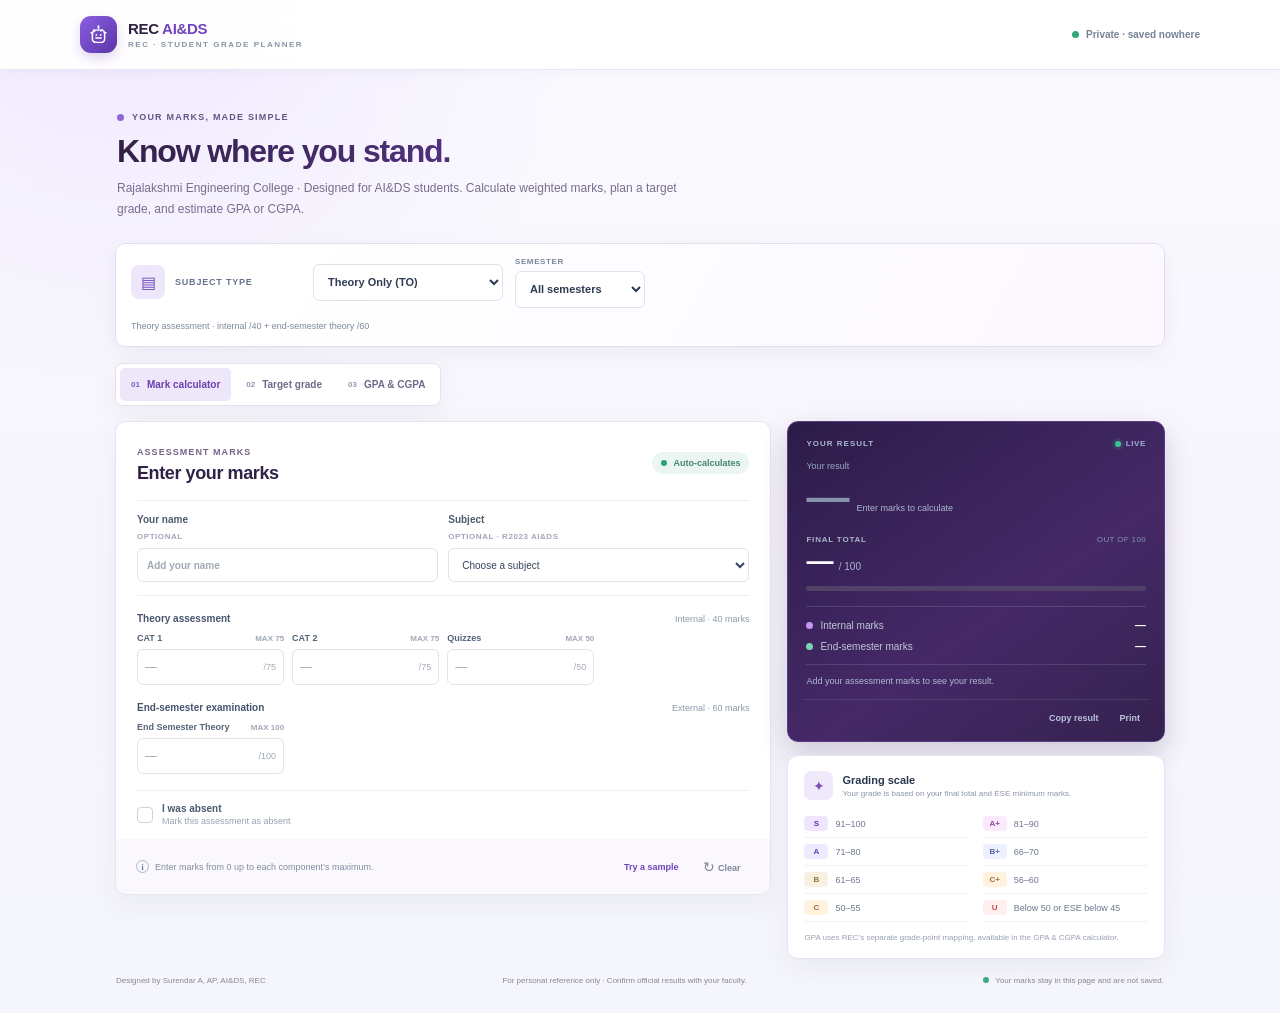
==== commit 6dbfabc8: "Update index.html" ====
--- a/index.html
+++ b/index.html
@@ -2,6 +2,7 @@
 <html lang="en">
 <head>
   <meta charset="utf-8">
+  <meta name="google-site-verification" content="google2182a73f3d17baf2.html">
   <meta name="viewport" content="width=device-width, initial-scale=1">
   <meta name="theme-color" content="#6d43c3">
   <meta name="description" content="A private grade calculator for Rajalakshmi Engineering College AI&DS students.">
@@ -103,7 +104,7 @@
         </section>
 
         <section class="scale-card" aria-labelledby="scale-title">
-          <div class="scale-heading"><span class="scale-icon" aria-hidden="true">✦</span><div><h2 id="scale-title">Grading scale</h2><p>Your grade is based on your final total.</p></div></div>
+          <div class="scale-heading"><span class="scale-icon" aria-hidden="true">✦</span><div><h2 id="scale-title">Grading scale</h2><p>Your grade is based on your final total and ESE minimum marks.</p></div></div>
           <div class="grade-scale">
             <span><b class="grade-chip chip-s">S</b><span>91–100</span></span>
             <span><b class="grade-chip chip-aplus">A+</b><span>81–90</span></span>
@@ -112,7 +113,7 @@
             <span><b class="grade-chip chip-b">B</b><span>61–65</span></span>
             <span><b class="grade-chip chip-cplus">C+</b><span>56–60</span></span>
             <span><b class="grade-chip chip-c">C</b><span>50–55</span></span>
-            <span><b class="grade-chip chip-u">U</b><span>Below 50</span></span>
+            <span><b class="grade-chip chip-u">U</b><span>Below 50 or ESE below 45</span></span>
           </div>
           <p class="scale-footnote">GPA uses REC’s separate grade-point mapping, available in the GPA &amp; CGPA calculator.</p>
         </section>
